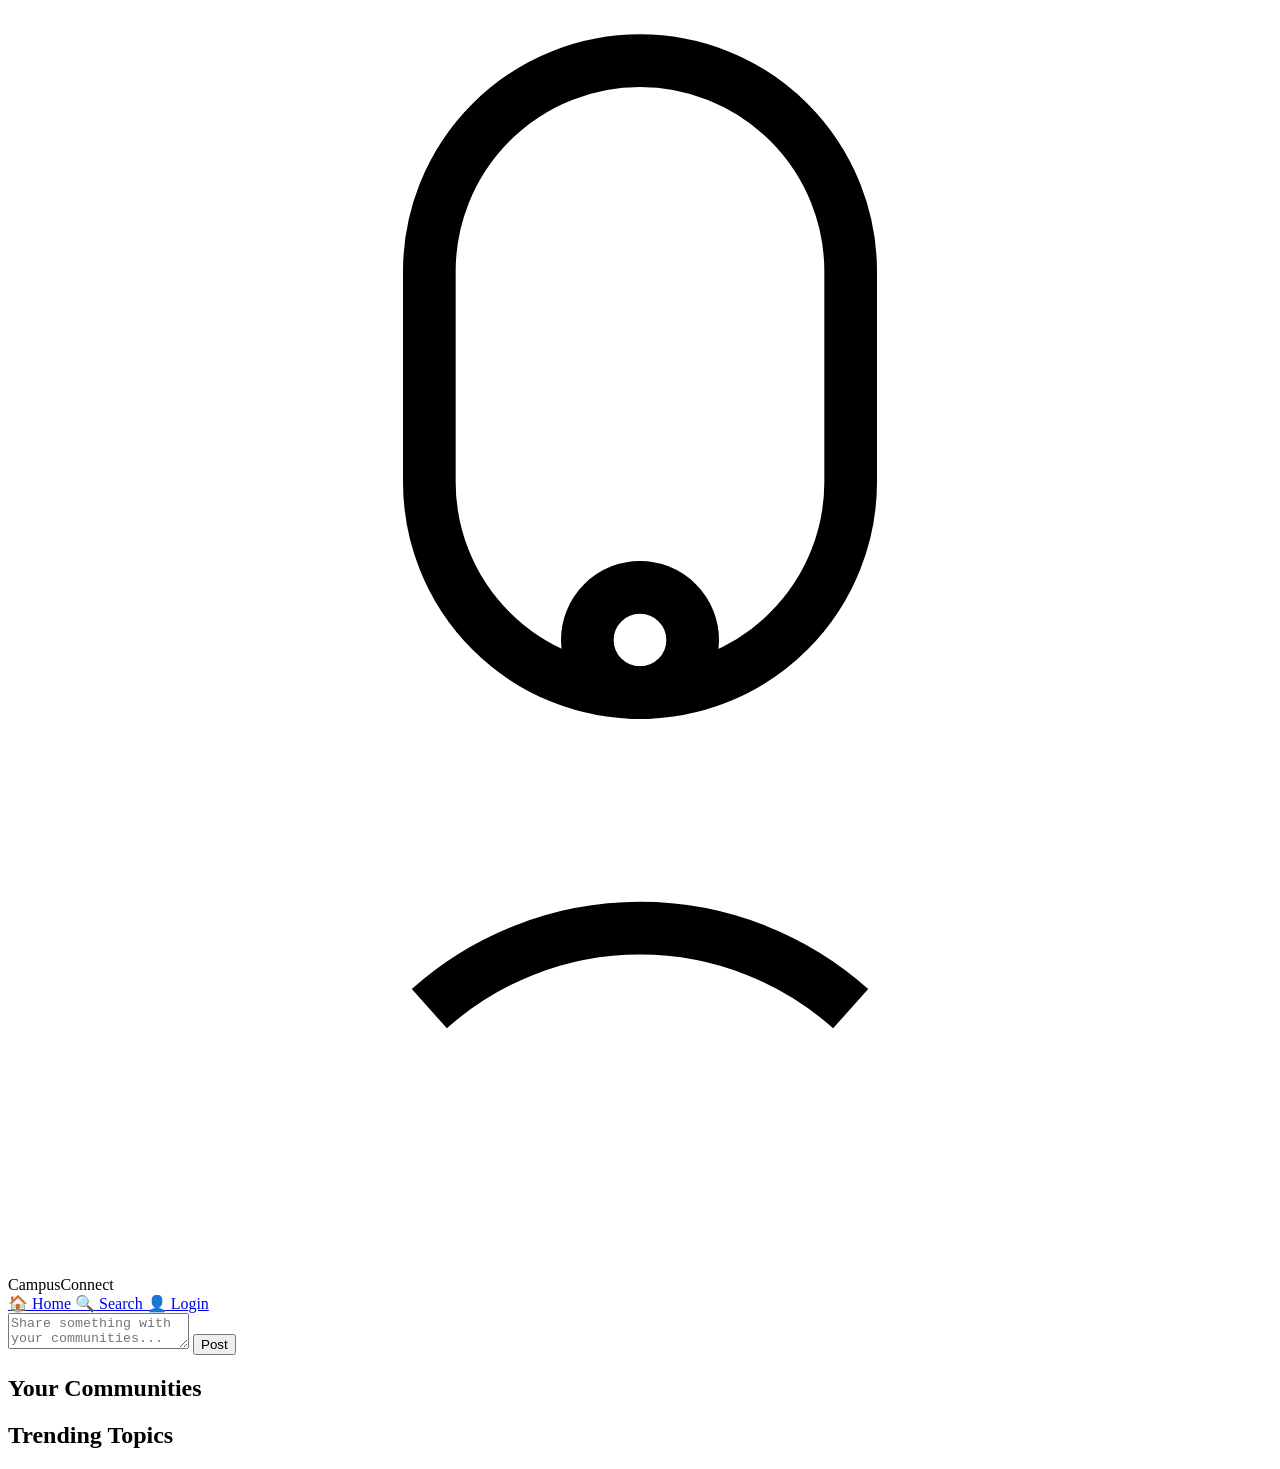
==== pages/index.html @ 38b2721f "Folder format" ====
<!DOCTYPE html>
<html lang="en">
<head>
    <meta charset="UTF-8">
    <meta name="viewport" content="width=device-width, initial-scale=1.0">
    <title>CampusConnect - Campus Communities</title>
    <link rel="stylesheet" href="styles.css">
</head>
<body>
    <!-- Navigation Header -->
    <header class="navbar">
        <div class="navbar-container">
            <div class="navbar-logo">
                <svg class="logo-icon" viewBox="0 0 24 24" fill="none" stroke="currentColor">
                    <circle cx="12" cy="12" r="1"></circle>
                    <path d="M12 1a4 4 0 0 0-4 4v4a4 4 0 0 0 8 0V5a4 4 0 0 0-4-4z"></path>
                    <path d="M8 19a6 6 0 0 1 8 0"></path>
                </svg>
                <span>CampusConnect</span>
            </div>
            <nav class="navbar-menu">
                <a href="#" class="nav-link">
                    <span class="icon">🏠</span> Home
                </a>
                <a href="#" class="nav-link">
                    <span class="icon">🔍</span> Search
                </a>
                <a href="#" class="nav-link">
                    <span class="icon">👤</span> Login
                </a>
            </nav>
        </div>
    </header>

    <!-- Main Container -->
    <div class="container">
        <!-- Feed Section -->
        <main class="feed-section">
            <!-- Post Creator -->
            <div class="post-creator">
                <textarea id="postInput" placeholder="Share something with your communities..."></textarea>
                <button id="postBtn" class="post-button">Post</button>
            </div>

            <!-- Posts Feed -->
            <div id="postsFeed" class="posts-feed">
                <!-- Posts will be dynamically added here -->
            </div>
        </main>

        <!-- Sidebar -->
        <aside class="sidebar">
            <!-- Your Communities -->
            <section class="communities-section">
                <h2>Your Communities</h2>
                <div id="communitiesList" class="communities-list">
                    <!-- Communities will be dynamically added here -->
                </div>
            </section>

            <!-- Trending Topics -->
            <section class="trending-section">
                <h2>Trending Topics</h2>
                <div id="trendingList" class="trending-list">
                    <!-- Trending topics will be dynamically added here -->
                </div>
            </section>
        </aside>
    </div>

    <!-- Page Navigation for Discover Page -->
    <div id="discoverPage" class="page" style="display: none;">
        <header class="navbar">
            <div class="navbar-container">
                <div class="navbar-logo">
                    <svg class="logo-icon" viewBox="0 0 24 24" fill="none" stroke="currentColor">
                        <circle cx="12" cy="12" r="1"></circle>
                        <path d="M12 1a4 4 0 0 0-4 4v4a4 4 0 0 0 8 0V5a4 4 0 0 0-4-4z"></path>
                        <path d="M8 19a6 6 0 0 1 8 0"></path>
                    </svg>
                    <span>CampusConnect</span>
                </div>
                <nav class="navbar-menu">
                    <a href="#" class="nav-link">
                        <span class="icon">🏠</span> Home
                    </a>
                    <a href="#" class="nav-link">
                        <span class="icon">🔍</span> Search
                    </a>
                    <a href="#" class="nav-link">
                        <span class="icon">👤</span> Login
                    </a>
                </nav>
            </div>
        </header>

        <div class="discover-container">
            <div class="discover-header">
                <h1>Discover Communities & Topics</h1>
            </div>

            <div class="discover-search">
                <input type="text" id="discoverSearch" placeholder="Search for communities, topics, or posts...">
            </div>

            <div class="discover-tabs">
                <button class="tab-button active" data-tab="communities">Communities</button>
                <button class="tab-button" data-tab="posts">Posts</button>
            </div>

            <div id="discoverContent" class="discover-content">
                <!-- Communities grid will be displayed here -->
            </div>
        </div>
    </div>

    <script src="script.js"></script>
</body>
</html>
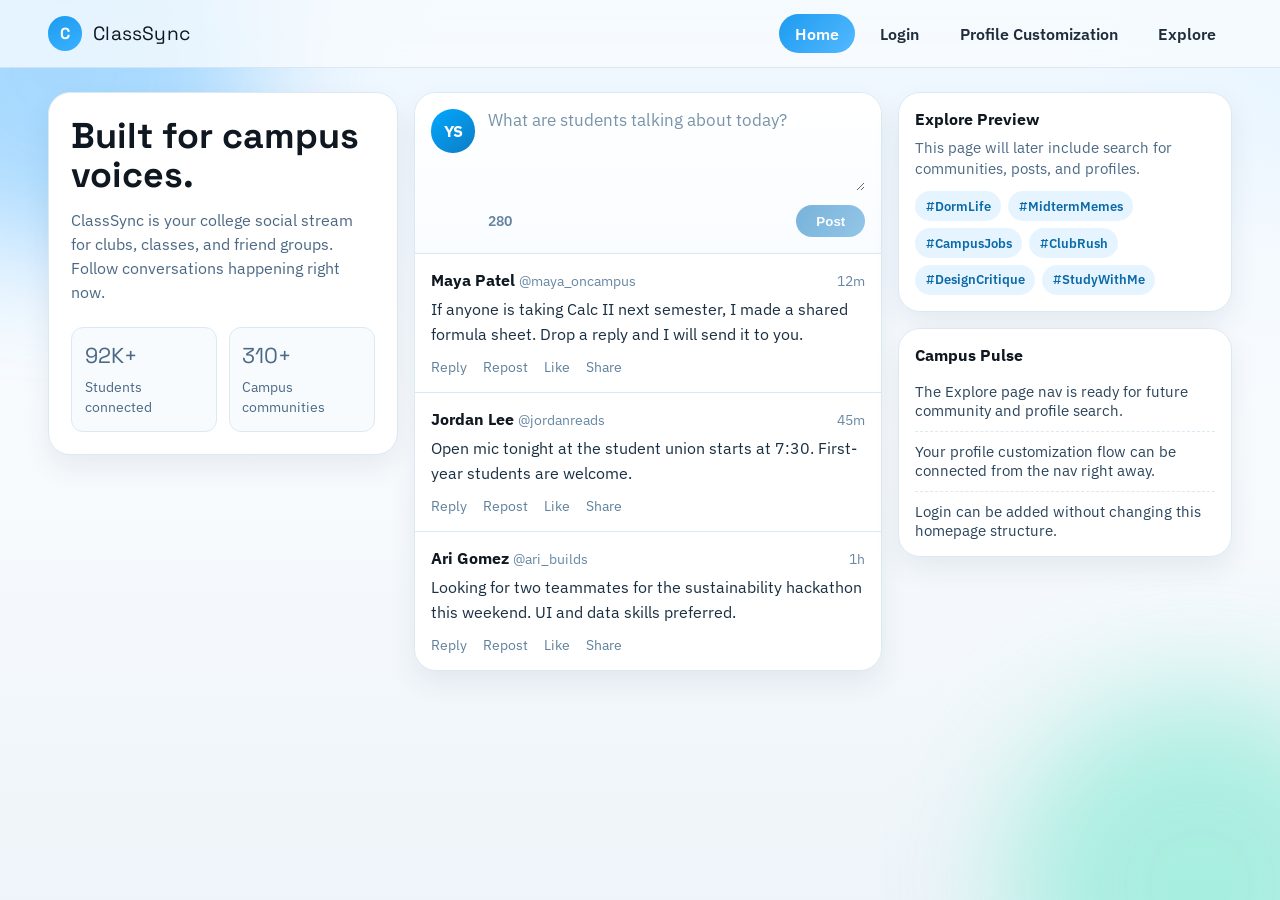
==== commit b4a23ed5: "Edited the index.html, script.js, and styles.css files to enhance the user interface and add new fea" ====
--- a/pages/index.html
+++ b/pages/index.html
@@ -3,117 +3,79 @@
 <head>
     <meta charset="UTF-8">
     <meta name="viewport" content="width=device-width, initial-scale=1.0">
-    <title>CampusConnect - Campus Communities</title>
-    <link rel="stylesheet" href="styles.css">
+    <title>ClassSync | College Social</title>
+    <link rel="preconnect" href="https://fonts.googleapis.com">
+    <link rel="preconnect" href="https://fonts.gstatic.com" crossorigin>
+    <link href="https://fonts.googleapis.com/css2?family=IBM+Plex+Sans:wght@400;500;600;700&family=Space+Grotesk:wght@600;700&display=swap" rel="stylesheet">
+    <link rel="stylesheet" href="../styles/styles.css">
 </head>
 <body>
-    <!-- Navigation Header -->
-    <header class="navbar">
-        <div class="navbar-container">
-            <div class="navbar-logo">
-                <svg class="logo-icon" viewBox="0 0 24 24" fill="none" stroke="currentColor">
-                    <circle cx="12" cy="12" r="1"></circle>
-                    <path d="M12 1a4 4 0 0 0-4 4v4a4 4 0 0 0 8 0V5a4 4 0 0 0-4-4z"></path>
-                    <path d="M8 19a6 6 0 0 1 8 0"></path>
-                </svg>
-                <span>CampusConnect</span>
-            </div>
-            <nav class="navbar-menu">
-                <a href="#" class="nav-link">
-                    <span class="icon">🏠</span> Home
-                </a>
-                <a href="#" class="nav-link">
-                    <span class="icon">🔍</span> Search
-                </a>
-                <a href="#" class="nav-link">
-                    <span class="icon">👤</span> Login
-                </a>
+    <div class="bg-orb bg-orb-left" aria-hidden="true"></div>
+    <div class="bg-orb bg-orb-right" aria-hidden="true"></div>
+
+    <header class="top-nav">
+        <div class="top-nav-inner">
+            <a class="brand" href="./index.html" aria-label="ClassSync home">
+                <span class="brand-mark">C</span>
+                <span class="brand-word">ClassSync</span>
+            </a>
+            <nav class="main-nav" aria-label="Primary navigation">
+                <a href="./index.html" class="nav-pill active">Home</a>
+                <a href="./login.html" class="nav-pill">Login</a>
+                <a href="./profile-customization.html" class="nav-pill">Profile Customization</a>
+                <a href="./explore.html" class="nav-pill">Explore</a>
             </nav>
         </div>
     </header>
 
-    <!-- Main Container -->
-    <div class="container">
-        <!-- Feed Section -->
-        <main class="feed-section">
-            <!-- Post Creator -->
-            <div class="post-creator">
-                <textarea id="postInput" placeholder="Share something with your communities..."></textarea>
-                <button id="postBtn" class="post-button">Post</button>
+    <main class="home-grid">
+        <aside class="left-rail">
+            <h1>Built for campus voices.</h1>
+            <p>
+                ClassSync is your college social stream for clubs, classes, and friend groups.
+                Follow conversations happening right now.
+            </p>
+            <div class="rail-stats">
+                <div>
+                    <p class="stat-value">92K+</p>
+                    <p class="stat-label">Students connected</p>
+                </div>
+                <div>
+                    <p class="stat-value">310+</p>
+                    <p class="stat-label">Campus communities</p>
+                </div>
+            </div>
+        </aside>
+
+        <section class="feed-shell" aria-label="Home feed preview">
+            <div class="composer">
+                <div class="avatar">YS</div>
+                <div class="composer-content">
+                    <textarea id="postInput" maxlength="280" placeholder="What are students talking about today?"></textarea>
+                    <div class="composer-row">
+                        <p id="charCounter">280</p>
+                        <button id="postBtn" type="button">Post</button>
+                    </div>
+                </div>
             </div>
 
-            <!-- Posts Feed -->
-            <div id="postsFeed" class="posts-feed">
-                <!-- Posts will be dynamically added here -->
-            </div>
-        </main>
+            <div id="postsFeed" class="posts-feed"></div>
+        </section>
 
-        <!-- Sidebar -->
-        <aside class="sidebar">
-            <!-- Your Communities -->
-            <section class="communities-section">
-                <h2>Your Communities</h2>
-                <div id="communitiesList" class="communities-list">
-                    <!-- Communities will be dynamically added here -->
-                </div>
+        <aside class="right-rail">
+            <section class="panel">
+                <h2>Explore Preview</h2>
+                <p>This page will later include search for communities, posts, and profiles.</p>
+                <div class="chip-list" id="topicsList"></div>
             </section>
 
-            <!-- Trending Topics -->
-            <section class="trending-section">
-                <h2>Trending Topics</h2>
-                <div id="trendingList" class="trending-list">
-                    <!-- Trending topics will be dynamically added here -->
-                </div>
+            <section class="panel">
+                <h2>Campus Pulse</h2>
+                <ul id="pulseList" class="pulse-list"></ul>
             </section>
         </aside>
-    </div>
+    </main>
 
-    <!-- Page Navigation for Discover Page -->
-    <div id="discoverPage" class="page" style="display: none;">
-        <header class="navbar">
-            <div class="navbar-container">
-                <div class="navbar-logo">
-                    <svg class="logo-icon" viewBox="0 0 24 24" fill="none" stroke="currentColor">
-                        <circle cx="12" cy="12" r="1"></circle>
-                        <path d="M12 1a4 4 0 0 0-4 4v4a4 4 0 0 0 8 0V5a4 4 0 0 0-4-4z"></path>
-                        <path d="M8 19a6 6 0 0 1 8 0"></path>
-                    </svg>
-                    <span>CampusConnect</span>
-                </div>
-                <nav class="navbar-menu">
-                    <a href="#" class="nav-link">
-                        <span class="icon">🏠</span> Home
-                    </a>
-                    <a href="#" class="nav-link">
-                        <span class="icon">🔍</span> Search
-                    </a>
-                    <a href="#" class="nav-link">
-                        <span class="icon">👤</span> Login
-                    </a>
-                </nav>
-            </div>
-        </header>
-
-        <div class="discover-container">
-            <div class="discover-header">
-                <h1>Discover Communities & Topics</h1>
-            </div>
-
-            <div class="discover-search">
-                <input type="text" id="discoverSearch" placeholder="Search for communities, topics, or posts...">
-            </div>
-
-            <div class="discover-tabs">
-                <button class="tab-button active" data-tab="communities">Communities</button>
-                <button class="tab-button" data-tab="posts">Posts</button>
-            </div>
-
-            <div id="discoverContent" class="discover-content">
-                <!-- Communities grid will be displayed here -->
-            </div>
-        </div>
-    </div>
-
-    <script src="script.js"></script>
+    <script src="../scripts/script.js"></script>
 </body>
 </html>
--- a/styles/styles.css
+++ b/styles/styles.css
@@ -0,0 +1,479 @@
+:root {
+    --ink-100: #f3f8fc;
+    --ink-200: #dce9f3;
+    --ink-300: #adc4d9;
+    --ink-500: #4b6985;
+    --ink-700: #1f2d3a;
+    --ink-900: #0f1720;
+    --brand: #1d9bf0;
+    --brand-deep: #1279bf;
+    --surface: #ffffff;
+    --surface-soft: #f8fbfe;
+    --ring: rgba(29, 155, 240, 0.35);
+    --radius-lg: 22px;
+    --radius-md: 16px;
+    --radius-sm: 12px;
+}
+
+* {
+    margin: 0;
+    padding: 0;
+    box-sizing: border-box;
+}
+
+body {
+    min-height: 100vh;
+    font-family: "IBM Plex Sans", "Segoe UI", sans-serif;
+    color: var(--ink-900);
+    background:
+        radial-gradient(60rem 30rem at -10% -10%, #d9ecfa 0%, transparent 65%),
+        radial-gradient(40rem 24rem at 110% 5%, #e5f4ff 0%, transparent 55%),
+        linear-gradient(180deg, #eef7ff 0%, #f8fbfe 48%, #eef4f9 100%);
+    overflow-x: hidden;
+}
+
+.bg-orb {
+    position: fixed;
+    width: 24rem;
+    height: 24rem;
+    border-radius: 50%;
+    filter: blur(60px);
+    z-index: -1;
+    opacity: 0.6;
+}
+
+.bg-orb-left {
+    top: -8rem;
+    left: -8rem;
+    background: #7cc7ff;
+}
+
+.bg-orb-right {
+    right: -7rem;
+    bottom: -11rem;
+    background: #7be9cf;
+}
+
+.top-nav {
+    position: sticky;
+    top: 0;
+    z-index: 10;
+    backdrop-filter: blur(12px);
+    background-color: rgba(248, 251, 254, 0.78);
+    border-bottom: 1px solid rgba(173, 196, 217, 0.35);
+}
+
+.top-nav-inner {
+    max-width: 1220px;
+    margin: 0 auto;
+    padding: 0.9rem 1.1rem;
+    display: flex;
+    align-items: center;
+    justify-content: space-between;
+    gap: 1rem;
+}
+
+.brand {
+    display: flex;
+    align-items: center;
+    gap: 0.7rem;
+    text-decoration: none;
+    color: inherit;
+}
+
+.brand-mark {
+    display: inline-flex;
+    align-items: center;
+    justify-content: center;
+    width: 2.15rem;
+    height: 2.15rem;
+    border-radius: 50%;
+    background: linear-gradient(155deg, var(--brand) 0%, #39b1ff 100%);
+    color: #fff;
+    font-family: "Space Grotesk", sans-serif;
+    font-weight: 700;
+}
+
+.brand-word {
+    font-family: "Space Grotesk", sans-serif;
+    font-size: 1.2rem;
+    letter-spacing: 0.01em;
+}
+
+.main-nav {
+    display: flex;
+    gap: 0.55rem;
+    flex-wrap: wrap;
+    justify-content: flex-end;
+}
+
+.nav-pill {
+    text-decoration: none;
+    color: var(--ink-700);
+    font-weight: 600;
+    padding: 0.58rem 1rem;
+    border-radius: 999px;
+    transition: transform 0.2s ease, background-color 0.2s ease, color 0.2s ease;
+}
+
+.nav-pill:hover {
+    background-color: #deeffd;
+    color: #005e9f;
+    transform: translateY(-1px);
+}
+
+.nav-pill.active {
+    background: linear-gradient(130deg, var(--brand) 0%, #53b9ff 100%);
+    color: #fff;
+}
+
+.home-grid {
+    max-width: 1220px;
+    margin: 1.5rem auto 2rem;
+    padding: 0 1.1rem;
+    display: grid;
+    grid-template-columns: 1.05fr 1.4fr 1fr;
+    gap: 1rem;
+    align-items: start;
+}
+
+.left-rail,
+.feed-shell,
+.panel {
+    background-color: var(--surface);
+    border: 1px solid var(--ink-200);
+    border-radius: var(--radius-lg);
+    box-shadow: 0 12px 28px rgba(27, 53, 79, 0.08);
+}
+
+.left-rail {
+    padding: 1.4rem;
+    animation: rise-in 0.45s ease-out both;
+}
+
+.left-rail h1 {
+    font-family: "Space Grotesk", sans-serif;
+    font-size: clamp(1.55rem, 2.8vw, 2.25rem);
+    line-height: 1.1;
+    margin-bottom: 0.85rem;
+}
+
+.left-rail p {
+    color: var(--ink-500);
+    line-height: 1.5;
+}
+
+.rail-stats {
+    margin-top: 1.4rem;
+    display: grid;
+    grid-template-columns: 1fr 1fr;
+    gap: 0.7rem;
+}
+
+.rail-stats > div {
+    background: var(--surface-soft);
+    border: 1px solid var(--ink-200);
+    border-radius: var(--radius-sm);
+    padding: 0.8rem;
+}
+
+.stat-value {
+    font-family: "Space Grotesk", sans-serif;
+    font-size: 1.35rem;
+    color: #005f9f;
+}
+
+.stat-label {
+    margin-top: 0.25rem;
+    color: var(--ink-500);
+    font-size: 0.86rem;
+}
+
+.feed-shell {
+    overflow: hidden;
+    animation: rise-in 0.6s ease-out both;
+}
+
+.composer {
+    display: flex;
+    gap: 0.85rem;
+    padding: 1rem;
+    border-bottom: 1px solid var(--ink-200);
+    background: linear-gradient(180deg, #ffffff 0%, #f9fcff 100%);
+}
+
+.avatar {
+    width: 2.7rem;
+    height: 2.7rem;
+    border-radius: 50%;
+    background: linear-gradient(140deg, #00a8ff 0%, #0e7cc4 100%);
+    color: #fff;
+    display: grid;
+    place-items: center;
+    font-weight: 700;
+    flex-shrink: 0;
+}
+
+.composer-content {
+    width: 100%;
+}
+
+#postInput {
+    width: 100%;
+    min-height: 5.1rem;
+    border: none;
+    resize: vertical;
+    background: transparent;
+    font-size: 1.06rem;
+    color: var(--ink-900);
+    font-family: inherit;
+}
+
+#postInput:focus {
+    outline: none;
+}
+
+#postInput::placeholder {
+    color: #7994aa;
+}
+
+.composer-row {
+    margin-top: 0.65rem;
+    display: flex;
+    justify-content: space-between;
+    align-items: center;
+}
+
+#charCounter {
+    color: #63839f;
+    font-size: 0.86rem;
+    font-weight: 600;
+}
+
+#postBtn {
+    border: none;
+    border-radius: 999px;
+    padding: 0.52rem 1.25rem;
+    font-weight: 700;
+    cursor: pointer;
+    color: #fff;
+    background: linear-gradient(120deg, var(--brand) 0%, #48b5ff 100%);
+    transition: transform 0.2s ease, filter 0.2s ease;
+}
+
+#postBtn:hover {
+    transform: translateY(-1px);
+    filter: brightness(1.03);
+}
+
+#postBtn:disabled {
+    cursor: not-allowed;
+    filter: grayscale(0.35);
+    opacity: 0.7;
+}
+
+.posts-feed {
+    display: flex;
+    flex-direction: column;
+}
+
+.post {
+    border-bottom: 1px solid var(--ink-200);
+    padding: 1rem;
+    transition: background-color 0.2s ease;
+    animation: rise-in 0.4s ease-out both;
+}
+
+.post:hover {
+    background-color: #f7fbff;
+}
+
+.post:last-child {
+    border-bottom: none;
+}
+
+.post-meta {
+    display: flex;
+    justify-content: space-between;
+    gap: 0.5rem;
+    align-items: baseline;
+}
+
+.post-author {
+    font-weight: 700;
+}
+
+.post-handle,
+.post-time {
+    color: #6788a4;
+    font-size: 0.9rem;
+}
+
+.post-content {
+    margin-top: 0.45rem;
+    line-height: 1.55;
+    color: #1a2f42;
+}
+
+.post-actions {
+    margin-top: 0.7rem;
+    display: flex;
+    gap: 1rem;
+    color: #5f819d;
+    font-size: 0.85rem;
+}
+
+.right-rail {
+    display: flex;
+    flex-direction: column;
+    gap: 1rem;
+    animation: rise-in 0.75s ease-out both;
+}
+
+.panel {
+    padding: 1rem;
+}
+
+.panel h2 {
+    font-size: 1rem;
+    margin-bottom: 0.45rem;
+}
+
+.panel p {
+    color: var(--ink-500);
+    font-size: 0.92rem;
+    line-height: 1.45;
+}
+
+.chip-list {
+    margin-top: 0.75rem;
+    display: flex;
+    flex-wrap: wrap;
+    gap: 0.45rem;
+}
+
+.chip {
+    background-color: #e6f4ff;
+    color: #0b6aa8;
+    font-size: 0.82rem;
+    padding: 0.4rem 0.65rem;
+    border-radius: 999px;
+    font-weight: 600;
+}
+
+.pulse-list {
+    list-style: none;
+    margin-top: 0.45rem;
+}
+
+.pulse-list li {
+    padding: 0.65rem 0;
+    border-bottom: 1px dashed var(--ink-200);
+    color: #2a445b;
+    font-size: 0.92rem;
+}
+
+.pulse-list li:last-child {
+    border-bottom: none;
+    padding-bottom: 0;
+}
+
+@keyframes rise-in {
+    from {
+        opacity: 0;
+        transform: translateY(10px);
+    }
+    to {
+        opacity: 1;
+        transform: translateY(0);
+    }
+}
+
+@media (max-width: 1080px) {
+    .home-grid {
+        grid-template-columns: 1fr 1.25fr;
+    }
+
+    .right-rail {
+        grid-column: 1 / -1;
+        flex-direction: row;
+    }
+
+    .right-rail .panel {
+        flex: 1;
+    }
+}
+
+@media (max-width: 800px) {
+    .home-grid {
+        grid-template-columns: 1fr;
+    }
+
+    .right-rail {
+        flex-direction: column;
+    }
+
+    .top-nav-inner {
+        flex-direction: column;
+        align-items: flex-start;
+    }
+
+    .main-nav {
+        width: 100%;
+    }
+}
+
+@media (max-width: 540px) {
+    .nav-pill {
+        flex: 1 1 calc(50% - 0.3rem);
+        text-align: center;
+        padding-left: 0.65rem;
+        padding-right: 0.65rem;
+        font-size: 0.91rem;
+    }
+
+    .rail-stats {
+        grid-template-columns: 1fr;
+    }
+}
+
+.community-details h3 {
+    font-size: 1.1rem;
+    margin-bottom: 0.5rem;
+    color: #333;
+}
+
+.community-details p {
+    color: #666;
+    font-size: 0.9rem;
+    line-height: 1.5;
+}
+
+/* Responsive Design */
+@media (max-width: 1024px) {
+    .container {
+        grid-template-columns: 1fr;
+    }
+
+    .sidebar {
+        display: none;
+    }
+}
+
+@media (max-width: 768px) {
+    .navbar-container {
+        padding: 1rem;
+    }
+
+    .navbar-menu {
+        gap: 1rem;
+    }
+
+    .discover-header h1 {
+        font-size: 1.8rem;
+    }
+
+    .discover-content {
+        grid-template-columns: 1fr;
+    }
+}
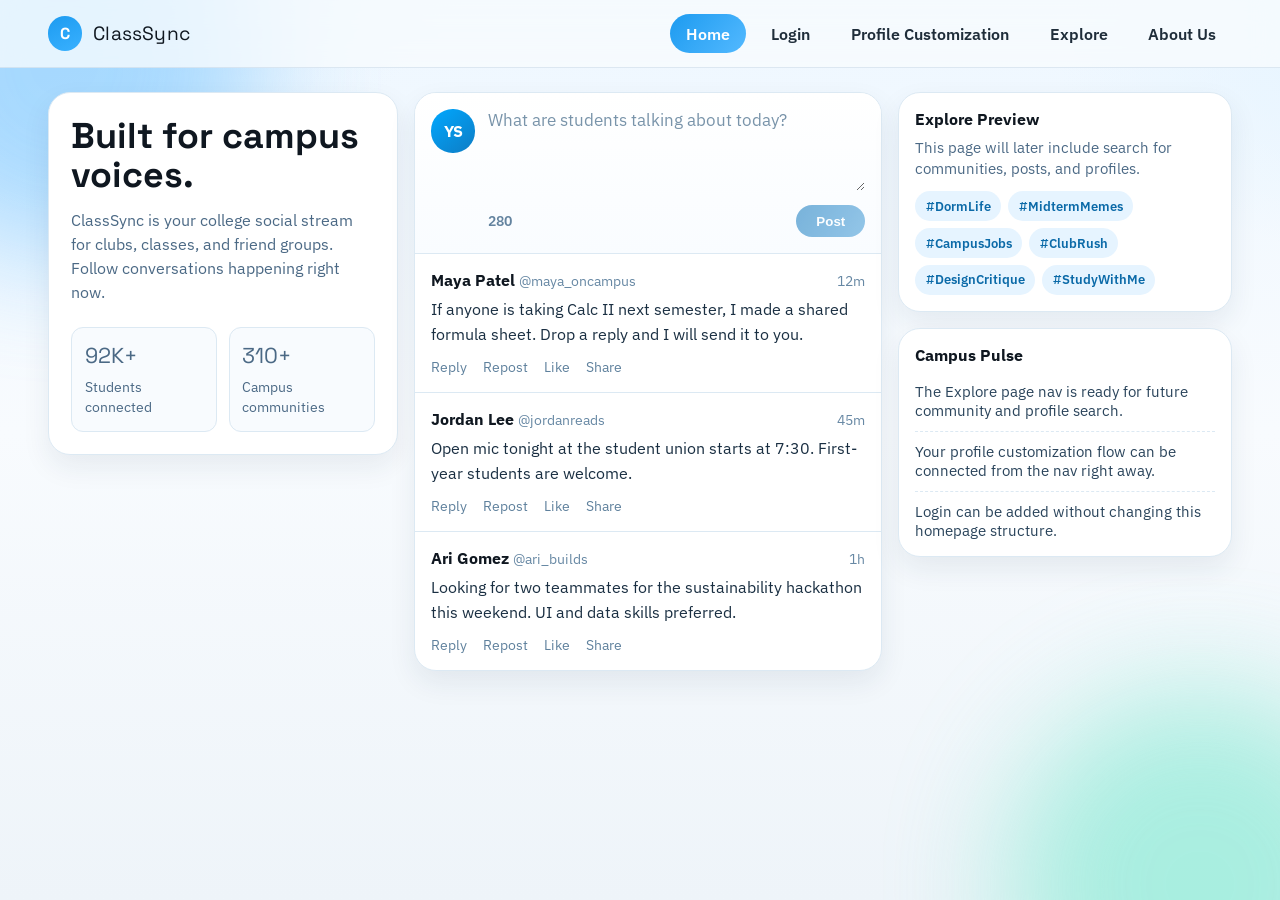
==== commit 8ef038f2: "Added "About Us" link to the navigation bar on both the index and login pages." ====
--- a/pages/index.html
+++ b/pages/index.html
@@ -24,6 +24,7 @@
                 <a href="./login.html" class="nav-pill">Login</a>
                 <a href="./profile-customization.html" class="nav-pill">Profile Customization</a>
                 <a href="./explore.html" class="nav-pill">Explore</a>
+                <a href="./about-us.html" class="nav-pill">About Us</a>
             </nav>
         </div>
     </header>
--- a/styles/styles.css
+++ b/styles/styles.css
@@ -437,6 +437,127 @@
     }
 }
 
+/* Login Page */
+.login-container {
+    display: flex;
+    align-items: center;
+    justify-content: center;
+    min-height: calc(100vh - 80px);
+    padding: 2rem;
+}
+
+.login-box {
+    background-color: var(--surface);
+    border: 1px solid var(--ink-200);
+    border-radius: var(--radius-lg);
+    box-shadow: 0 12px 28px rgba(27, 53, 79, 0.08);
+    padding: 2.5rem;
+    width: 100%;
+    max-width: 420px;
+    animation: rise-in 0.6s ease-out both;
+}
+
+.login-box h1 {
+    font-family: "Space Grotesk", sans-serif;
+    font-size: 1.75rem;
+    margin-bottom: 0.5rem;
+    color: var(--ink-900);
+}
+
+.login-box > p {
+    color: var(--ink-500);
+    margin-bottom: 1.75rem;
+    font-size: 0.95rem;
+}
+
+.form-group {
+    margin-bottom: 1.3rem;
+    display: flex;
+    flex-direction: column;
+}
+
+.form-group.checkbox {
+    flex-direction: row;
+    align-items: center;
+    gap: 0.5rem;
+}
+
+.form-group label {
+    font-weight: 600;
+    margin-bottom: 0.5rem;
+    color: var(--ink-900);
+    font-size: 0.95rem;
+}
+
+.form-group.checkbox label {
+    margin-bottom: 0;
+    font-weight: 500;
+}
+
+.form-group input[type="text"],
+.form-group input[type="password"] {
+    padding: 0.75rem 1rem;
+    border: 1px solid var(--ink-200);
+    border-radius: 8px;
+    font-size: 1rem;
+    font-family: inherit;
+    transition: border-color 0.2s ease;
+}
+
+.form-group input[type="text"]:focus,
+.form-group input[type="password"]:focus {
+    outline: none;
+    border-color: var(--brand);
+    box-shadow: 0 0 0 3px var(--ring);
+}
+
+.form-group input[type="checkbox"] {
+    width: 18px;
+    height: 18px;
+    cursor: pointer;
+}
+
+.login-btn {
+    width: 100%;
+    padding: 0.85rem 1.5rem;
+    background: linear-gradient(120deg, var(--brand) 0%, #48b5ff 100%);
+    color: #fff;
+    border: none;
+    border-radius: 999px;
+    font-size: 1rem;
+    font-weight: 700;
+    cursor: pointer;
+    margin-top: 0.5rem;
+    transition: transform 0.2s ease, filter 0.2s ease;
+}
+
+.login-btn:hover {
+    transform: translateY(-1px);
+    filter: brightness(1.03);
+}
+
+.login-btn:active {
+    transform: translateY(0);
+}
+
+.signup-link {
+    text-align: center;
+    margin-top: 1.5rem;
+    color: var(--ink-500);
+    font-size: 0.9rem;
+}
+
+.signup-link a {
+    color: var(--brand);
+    text-decoration: none;
+    font-weight: 600;
+    transition: color 0.2s ease;
+}
+
+.signup-link a:hover {
+    color: var(--brand-deep);
+}
+
 .community-details h3 {
     font-size: 1.1rem;
     margin-bottom: 0.5rem;
